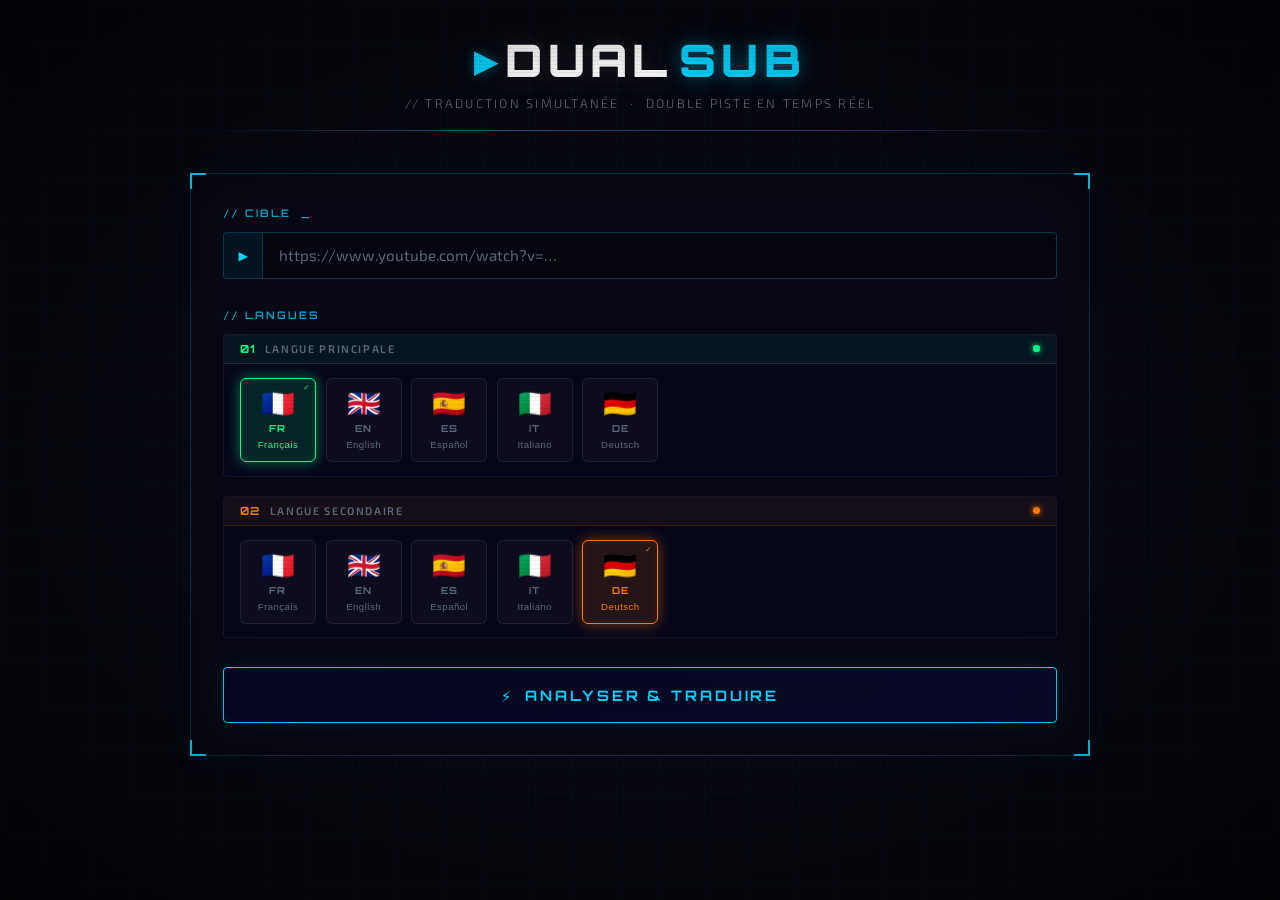
==== target/classes/static/index.html @ 3c92ea86 "Project init: works well" ====
<!DOCTYPE html>
<html lang="fr">
<head>
    <meta charset="UTF-8">
    <meta name="viewport" content="width=device-width, initial-scale=1.0">
    <title>DualSub — Double Traduction YouTube</title>
    <link rel="preconnect" href="https://fonts.googleapis.com">
    <link rel="preconnect" href="https://fonts.gstatic.com" crossorigin>
    <link href="https://fonts.googleapis.com/css2?family=Orbitron:wght@400;600;700;900&family=Exo+2:wght@300;400;600;700&display=swap" rel="stylesheet">
    <link rel="stylesheet" href="style.css">
</head>
<body>

<!-- Overlays visuels -->
<div class="scanlines" aria-hidden="true"></div>
<div class="vignette"  aria-hidden="true"></div>

<div class="app">

    <!-- ═══ HEADER ═══ -->
    <header class="hdr">
        <div class="logo">
            <span class="logo-play">▶</span>
            <span class="logo-dual">DUAL</span><span class="logo-sub">SUB</span>
        </div>
        <p class="tagline">// TRADUCTION SIMULTANÉE &nbsp;·&nbsp; DOUBLE PISTE EN TEMPS RÉEL</p>
        <div class="header-line"></div>
    </header>

    <!-- ═══ PANNEAU CONFIG ═══ -->
    <section class="panel" id="configPanel">

        <!-- Coins décoratifs -->
        <span class="corner tl"></span>
        <span class="corner tr"></span>
        <span class="corner bl"></span>
        <span class="corner br"></span>

        <!-- URL -->
        <div class="block">
            <p class="block-label">&#x2215;&#x2215; CIBLE &nbsp;<span class="blink">_</span></p>
            <div class="url-row">
                <span class="url-icon">▶</span>
                <input type="text" id="videoUrl" autocomplete="off" spellcheck="false"
                       placeholder="https://www.youtube.com/watch?v=…" />
            </div>
        </div>

        <!-- Sélecteurs de langue -->
        <div class="block">
            <p class="block-label">&#x2215;&#x2215; LANGUES</p>
            <div class="langs-grid">

                <!-- Langue 1 — verte -->
                <div class="lang-slot">
                    <div class="slot-header green-header">
                        <span class="slot-num">01</span>
                        <span class="slot-name">LANGUE PRINCIPALE</span>
                        <span class="slot-dot green-dot"></span>
                    </div>
                    <div class="flag-row" id="row1">
                        <button class="flag-btn selected-green" data-code="fr" onclick="pick(1,'fr',this)">
                            <span class="flag-icon">🇫🇷</span>
                            <span class="flag-code">FR</span>
                            <span class="flag-name">Français</span>
                        </button>
                        <button class="flag-btn" data-code="en" onclick="pick(1,'en',this)">
                            <span class="flag-icon">🇬🇧</span>
                            <span class="flag-code">EN</span>
                            <span class="flag-name">English</span>
                        </button>
                        <button class="flag-btn" data-code="es" onclick="pick(1,'es',this)">
                            <span class="flag-icon">🇪🇸</span>
                            <span class="flag-code">ES</span>
                            <span class="flag-name">Español</span>
                        </button>
                        <button class="flag-btn" data-code="it" onclick="pick(1,'it',this)">
                            <span class="flag-icon">🇮🇹</span>
                            <span class="flag-code">IT</span>
                            <span class="flag-name">Italiano</span>
                        </button>
                        <button class="flag-btn" data-code="de" onclick="pick(1,'de',this)">
                            <span class="flag-icon">🇩🇪</span>
                            <span class="flag-code">DE</span>
                            <span class="flag-name">Deutsch</span>
                        </button>
                    </div>
                </div>

                <!-- Langue 2 — orange -->
                <div class="lang-slot">
                    <div class="slot-header orange-header">
                        <span class="slot-num">02</span>
                        <span class="slot-name">LANGUE SECONDAIRE</span>
                        <span class="slot-dot orange-dot"></span>
                    </div>
                    <div class="flag-row" id="row2">
                        <button class="flag-btn" data-code="fr" onclick="pick(2,'fr',this)">
                            <span class="flag-icon">🇫🇷</span>
                            <span class="flag-code">FR</span>
                            <span class="flag-name">Français</span>
                        </button>
                        <button class="flag-btn" data-code="en" onclick="pick(2,'en',this)">
                            <span class="flag-icon">🇬🇧</span>
                            <span class="flag-code">EN</span>
                            <span class="flag-name">English</span>
                        </button>
                        <button class="flag-btn" data-code="es" onclick="pick(2,'es',this)">
                            <span class="flag-icon">🇪🇸</span>
                            <span class="flag-code">ES</span>
                            <span class="flag-name">Español</span>
                        </button>
                        <button class="flag-btn" data-code="it" onclick="pick(2,'it',this)">
                            <span class="flag-icon">🇮🇹</span>
                            <span class="flag-code">IT</span>
                            <span class="flag-name">Italiano</span>
                        </button>
                        <button class="flag-btn selected-orange" data-code="de" onclick="pick(2,'de',this)">
                            <span class="flag-icon">🇩🇪</span>
                            <span class="flag-code">DE</span>
                            <span class="flag-name">Deutsch</span>
                        </button>
                    </div>
                </div>

            </div><!-- /langs-grid -->
        </div>

        <!-- Bouton -->
        <div class="block action-block">
            <button class="btn-fire" id="btnProcess" onclick="processVideo()">
                <span class="fire-glyph">⚡</span>
                <span id="btnText">ANALYSER &amp; TRADUIRE</span>
                <span id="btnSpinner" class="spinner hidden"></span>
            </button>
            <div id="errorBox" class="error-box hidden"></div>
        </div>

    </section><!-- /configPanel -->


    <!-- ═══ LECTEUR + HUD ═══ -->
    <section class="player-section hidden" id="playerSection">

        <div class="player-wrap">
            <!-- Coins -->
            <span class="corner tl"></span>
            <span class="corner tr"></span>
            <div id="youtubePlayer"></div>
        </div>

        <!-- HUD sous-titres -->
        <div class="hud">
            <span class="corner bl"></span>
            <span class="corner br"></span>

            <!-- Barre de statut / debug -->
            <div class="hud-statusbar">
                <span id="hudStatus" class="hud-status-text"></span>
                <span id="hudTime"   class="hud-time-text"></span>
            </div>

            <div class="hud-track green-track">
                <span class="hud-badge green-badge" id="lang1Badge">FR</span>
                <span class="hud-text" id="subtitleText1">&nbsp;</span>
            </div>

            <div class="hud-sep"></div>

            <div class="hud-track orange-track">
                <span class="hud-badge orange-badge" id="lang2Badge">DE</span>
                <span class="hud-text" id="subtitleText2">&nbsp;</span>
            </div>
        </div>

        <button class="btn-back" onclick="resetApp()">◄ &nbsp;RETOUR</button>

    </section>

</div><!-- /app -->

<script src="https://www.youtube.com/iframe_api"></script>
<script src="app.js"></script>
</body>
</html>
---- target/classes/static/style.css ----
/* ═══════════════════════════════════════════════════════════
   DUALSUB — Thème jeu vidéo / sci-fi
   ═══════════════════════════════════════════════════════════ */

:root {
    --cyan:      #00d4ff;
    --cyan-dim:  rgba(0, 212, 255, 0.15);
    --cyan-glow: rgba(0, 212, 255, 0.4);
    --purple:    #a855f7;
    --green:     #00ff88;
    --green-dim: rgba(0, 255, 136, 0.12);
    --green-glow:rgba(0, 255, 136, 0.45);
    --orange:    #ff7b00;
    --orange-dim:rgba(255, 123, 0, 0.12);
    --orange-glow:rgba(255, 123, 0, 0.45);
    --red:       #ff3d3d;
    --bg:        #06060e;
    --panel:     #090915;
    --panel2:    #0d0d1f;
    --border:    rgba(0, 212, 255, 0.18);
    --txt:       #c8d8e8;
    --txt-dim:   #5a6a7a;
}

/* ── Reset ─────────────────────────────────────────────────── */
*, *::before, *::after { box-sizing: border-box; margin: 0; padding: 0; }
html { font-size: 16px; }

body {
    font-family: 'Exo 2', sans-serif;
    background: var(--bg);
    color: var(--txt);
    min-height: 100vh;
    display: flex;
    justify-content: center;
    padding: 2rem 1rem 4rem;
    overflow-x: hidden;

    /* Grille de fond subtile */
    background-image:
        linear-gradient(rgba(0,212,255,.025) 1px, transparent 1px),
        linear-gradient(90deg, rgba(0,212,255,.025) 1px, transparent 1px);
    background-size: 44px 44px;
}

/* ── Scanlines ─────────────────────────────────────────────── */
.scanlines {
    position: fixed;
    inset: 0;
    background: repeating-linear-gradient(
        0deg,
        transparent,
        transparent 3px,
        rgba(0,0,0,.06) 3px,
        rgba(0,0,0,.06) 4px
    );
    pointer-events: none;
    z-index: 900;
}

/* Vignette autour des bords */
.vignette {
    position: fixed;
    inset: 0;
    background: radial-gradient(ellipse at center,
        transparent 55%,
        rgba(0,0,0,.6) 100%
    );
    pointer-events: none;
    z-index: 901;
}

/* ── App wrapper ───────────────────────────────────────────── */
.app {
    width: 100%;
    max-width: 900px;
    display: flex;
    flex-direction: column;
    gap: 2rem;
    position: relative;
    z-index: 10;
}

/* ══════════════════════════════════════════════════════════════
   HEADER
   ══════════════════════════════════════════════════════════════ */
.hdr {
    text-align: center;
    padding-bottom: .6rem;
}

.logo {
    display: inline-flex;
    align-items: center;
    gap: .4rem;
    margin-bottom: .5rem;
}

.logo-play {
    color: var(--cyan);
    font-size: 2rem;
    animation: pulse-play 2.4s ease-in-out infinite;
    text-shadow: 0 0 14px var(--cyan-glow);
}
@keyframes pulse-play {
    0%,100% { opacity: 1; text-shadow: 0 0 14px var(--cyan-glow); }
    50%      { opacity: .5; text-shadow: none; }
}

.logo-dual {
    font-family: 'Orbitron', monospace;
    font-weight: 900;
    font-size: 2.8rem;
    color: #fff;
    letter-spacing: .12em;
    text-shadow: 0 0 30px rgba(255,255,255,.15);
}

.logo-sub {
    font-family: 'Orbitron', monospace;
    font-weight: 900;
    font-size: 2.8rem;
    color: var(--cyan);
    letter-spacing: .12em;
    text-shadow: 0 0 18px var(--cyan-glow), 0 0 40px var(--cyan-dim);
}

.tagline {
    font-family: 'Exo 2', sans-serif;
    font-size: .78rem;
    font-weight: 300;
    color: var(--txt-dim);
    letter-spacing: .18em;
    text-transform: uppercase;
}

.header-line {
    margin-top: 1.2rem;
    height: 1px;
    background: linear-gradient(90deg,
        transparent 0%,
        var(--cyan) 30%,
        var(--purple) 70%,
        transparent 100%
    );
    opacity: .4;
}

/* ══════════════════════════════════════════════════════════════
   PANEL (boîte principale + décoration coins)
   ══════════════════════════════════════════════════════════════ */
.panel {
    position: relative;
    background: var(--panel);
    border: 1px solid var(--border);
    border-radius: 4px;
    padding: 2rem 2rem 2rem;
    display: flex;
    flex-direction: column;
    gap: 1.8rem;
    box-shadow:
        0 0 40px rgba(0,212,255,.04),
        inset 0 0 60px rgba(0,0,0,.3);
}

/* Coins décoratifs façon HUD */
.corner {
    position: absolute;
    width: 16px;
    height: 16px;
    pointer-events: none;
}
.corner.tl { top: -1px;    left: -1px;    border-top: 2px solid var(--cyan); border-left:  2px solid var(--cyan); }
.corner.tr { top: -1px;    right: -1px;   border-top: 2px solid var(--cyan); border-right: 2px solid var(--cyan); }
.corner.bl { bottom: -1px; left: -1px;    border-bottom: 2px solid var(--cyan); border-left:  2px solid var(--cyan); }
.corner.br { bottom: -1px; right: -1px;   border-bottom: 2px solid var(--cyan); border-right: 2px solid var(--cyan); }

/* ── Blocks internes ───────────────────────────────────────── */
.block { display: flex; flex-direction: column; gap: .75rem; }
.action-block { gap: 1rem; }

.block-label {
    font-family: 'Orbitron', monospace;
    font-size: .65rem;
    font-weight: 600;
    letter-spacing: .2em;
    color: var(--cyan);
    text-transform: uppercase;
    opacity: .8;
}

/* Curseur clignotant */
.blink {
    animation: blink 1.1s step-end infinite;
}
@keyframes blink { 0%,100%{opacity:1} 50%{opacity:0} }

/* ── URL Input ─────────────────────────────────────────────── */
.url-row {
    display: flex;
    align-items: center;
    gap: 0;
    background: #050510;
    border: 1px solid rgba(0,212,255,.25);
    border-radius: 4px;
    overflow: hidden;
    transition: border-color .2s, box-shadow .2s;
}
.url-row:focus-within {
    border-color: var(--cyan);
    box-shadow: 0 0 16px var(--cyan-dim);
}

.url-icon {
    padding: 0 .9rem;
    color: var(--cyan);
    font-size: 1rem;
    background: rgba(0,212,255,.07);
    border-right: 1px solid rgba(0,212,255,.2);
    height: 100%;
    display: flex;
    align-items: center;
    align-self: stretch;
    font-family: monospace;
}

#videoUrl {
    flex: 1;
    background: transparent;
    border: none;
    outline: none;
    color: #e0f0ff;
    font-family: 'Exo 2', monospace;
    font-size: .95rem;
    padding: .85rem 1rem;
    caret-color: var(--cyan);
}
#videoUrl::placeholder { color: var(--txt-dim); }

/* ══════════════════════════════════════════════════════════════
   SÉLECTEURS DE LANGUE
   ══════════════════════════════════════════════════════════════ */
.langs-grid {
    display: flex;
    flex-direction: column;
    gap: 1.2rem;
}

.lang-slot {
    background: #07071a;
    border: 1px solid rgba(255,255,255,.06);
    border-radius: 4px;
    overflow: hidden;
}

/* En-tête du slot */
.slot-header {
    display: flex;
    align-items: center;
    gap: .6rem;
    padding: .45rem 1rem;
}
.green-header  { background: rgba(0,255,136,.06);  border-bottom: 1px solid rgba(0,255,136,.15); }
.orange-header { background: rgba(255,123,0,.06);  border-bottom: 1px solid rgba(255,123,0,.15); }

.slot-num {
    font-family: 'Orbitron', monospace;
    font-size: .7rem;
    font-weight: 700;
    letter-spacing: .1em;
}
.green-header  .slot-num { color: var(--green); }
.orange-header .slot-num { color: var(--orange); }

.slot-name {
    font-family: 'Exo 2', sans-serif;
    font-size: .68rem;
    font-weight: 600;
    letter-spacing: .15em;
    color: var(--txt-dim);
    text-transform: uppercase;
    flex: 1;
}

.slot-dot {
    width: 7px; height: 7px;
    border-radius: 50%;
    animation: dot-pulse 2s ease-in-out infinite;
}
.green-dot  { background: var(--green);  box-shadow: 0 0 6px var(--green); }
.orange-dot { background: var(--orange); box-shadow: 0 0 6px var(--orange); }
@keyframes dot-pulse {
    0%,100% { opacity: 1; }
    50%      { opacity: .3; }
}

/* Rangée de drapeaux */
.flag-row {
    display: flex;
    gap: .6rem;
    padding: .85rem 1rem;
    flex-wrap: wrap;
}

/* ── Boutons de langue (drapeaux) ──────────────────────────── */
.flag-btn {
    display: flex;
    flex-direction: column;
    align-items: center;
    gap: .3rem;
    padding: .7rem .9rem;
    background: var(--panel2);
    border: 1px solid rgba(255,255,255,.08);
    border-radius: 6px;
    cursor: pointer;
    color: var(--txt-dim);
    transition: all .18s ease;
    position: relative;
    min-width: 76px;
    user-select: none;
}
.flag-btn:hover {
    border-color: rgba(255,255,255,.22);
    color: #fff;
    transform: translateY(-2px);
    background: #111128;
}
.flag-btn:active { transform: translateY(0) scale(.97); }

.flag-icon { font-size: 1.7rem; line-height: 1; }

.flag-code {
    font-family: 'Orbitron', monospace;
    font-size: .6rem;
    font-weight: 700;
    letter-spacing: .12em;
}

.flag-name {
    font-size: .6rem;
    font-weight: 300;
    letter-spacing: .05em;
    white-space: nowrap;
}

/* État sélectionné — vert (langue 1) */
.flag-btn.selected-green {
    border-color: var(--green);
    background: var(--green-dim);
    color: var(--green);
    box-shadow:
        0 0 14px var(--green-glow),
        inset 0 0 10px rgba(0,255,136,.08);
}
.flag-btn.selected-green .flag-code { color: var(--green); }
.flag-btn.selected-green::after {
    content: '✓';
    position: absolute;
    top: 4px; right: 5px;
    font-size: .5rem;
    color: var(--green);
    opacity: .9;
}

/* État sélectionné — orange (langue 2) */
.flag-btn.selected-orange {
    border-color: var(--orange);
    background: var(--orange-dim);
    color: var(--orange);
    box-shadow:
        0 0 14px var(--orange-glow),
        inset 0 0 10px rgba(255,123,0,.08);
}
.flag-btn.selected-orange .flag-code { color: var(--orange); }
.flag-btn.selected-orange::after {
    content: '✓';
    position: absolute;
    top: 4px; right: 5px;
    font-size: .5rem;
    color: var(--orange);
    opacity: .9;
}

/* ══════════════════════════════════════════════════════════════
   BOUTON ANALYSER
   ══════════════════════════════════════════════════════════════ */
.btn-fire {
    display: flex;
    align-items: center;
    justify-content: center;
    gap: .7rem;
    width: 100%;
    padding: 1rem;
    background: linear-gradient(135deg, #060620 0%, #0a0a28 100%);
    border: 1px solid var(--cyan);
    border-radius: 4px;
    color: var(--cyan);
    font-family: 'Orbitron', monospace;
    font-size: .9rem;
    font-weight: 700;
    letter-spacing: .2em;
    cursor: pointer;
    position: relative;
    overflow: hidden;
    transition: all .2s ease;
    box-shadow: 0 0 20px rgba(0,212,255,.1), inset 0 0 20px rgba(0,212,255,.03);
}
.btn-fire::before {
    content: '';
    position: absolute;
    inset: 0;
    background: linear-gradient(135deg, rgba(0,212,255,.08) 0%, transparent 60%);
    opacity: 0;
    transition: opacity .2s;
}
.btn-fire:hover:not(:disabled) {
    box-shadow: 0 0 30px var(--cyan-glow), inset 0 0 30px rgba(0,212,255,.06);
    text-shadow: 0 0 10px var(--cyan);
    border-color: var(--cyan);
}
.btn-fire:hover::before { opacity: 1; }
.btn-fire:active:not(:disabled) { transform: scale(.99); }
.btn-fire:disabled { opacity: .45; cursor: not-allowed; }

.fire-glyph {
    font-size: 1.1rem;
    animation: zap 2.5s ease-in-out infinite;
}
@keyframes zap {
    0%,90%,100% { transform: scale(1); }
    95%          { transform: scale(1.35) rotate(-8deg); }
}

/* Spinner */
.spinner {
    width: 16px; height: 16px;
    border: 2px solid rgba(0,212,255,.25);
    border-top-color: var(--cyan);
    border-radius: 50%;
    animation: spin .7s linear infinite;
    flex-shrink: 0;
}
@keyframes spin { to { transform: rotate(360deg); } }

/* Erreur */
.error-box {
    background: rgba(255,40,40,.08);
    border: 1px solid rgba(255,40,40,.35);
    border-radius: 4px;
    color: #ff9090;
    font-size: .85rem;
    padding: .75rem 1rem;
    font-family: 'Exo 2', monospace;
}

/* ══════════════════════════════════════════════════════════════
   SECTION LECTEUR
   ══════════════════════════════════════════════════════════════ */
.player-section {
    display: flex;
    flex-direction: column;
    align-items: center;
    gap: 0;
}

/* Wrapper de la vidéo */
.player-wrap {
    position: relative;
    width: 100%;
    border: 1px solid rgba(0,212,255,.3);
    border-bottom: none;
    border-radius: 4px 4px 0 0;
    overflow: hidden;
    background: #000;
    box-shadow:
        0 0 40px rgba(0,212,255,.12),
        0 0 80px rgba(168,85,247,.06);
    line-height: 0;
}

/* Force l'iframe YouTube à être responsive */
.player-wrap iframe {
    width: 100% !important;
    height: auto !important;
    aspect-ratio: 16 / 9;
    display: block;
}

/* ── HUD sous-titres ───────────────────────────────────────── */
.hud {
    position: relative;
    width: 100%;
    background: #07071a;
    border: 1px solid rgba(0,212,255,.22);
    border-top: 2px solid rgba(0,212,255,.35);
    border-radius: 0 0 4px 4px;
    padding: .75rem 1.2rem;
    display: flex;
    flex-direction: column;
    gap: 0;
    min-height: 110px;
    box-shadow: 0 8px 40px rgba(0,0,0,.5);
}

/* Barre de statut debug */
.hud-statusbar {
    display: flex;
    align-items: center;
    justify-content: space-between;
    padding: .2rem 0 .5rem;
    border-bottom: 1px solid rgba(0,212,255,.08);
    margin-bottom: .3rem;
}
.hud-status-text {
    font-family: 'Exo 2', monospace;
    font-size: .65rem;
    color: rgba(0, 212, 255, 0.45);
    letter-spacing: .06em;
}
.hud-time-text {
    font-family: 'Orbitron', monospace;
    font-size: .6rem;
    color: rgba(0, 212, 255, 0.35);
    letter-spacing: .1em;
}

.hud-track {
    display: flex;
    align-items: center;
    gap: 1rem;
    padding: .55rem 0;
    min-height: 2.4rem;
}

.hud-badge {
    font-family: 'Orbitron', monospace;
    font-size: .6rem;
    font-weight: 700;
    letter-spacing: .12em;
    padding: .25rem .55rem;
    border-radius: 3px;
    flex-shrink: 0;
    white-space: nowrap;
}
.green-badge {
    color: var(--green);
    background: rgba(0,255,136,.1);
    border: 1px solid rgba(0,255,136,.3);
    box-shadow: 0 0 8px rgba(0,255,136,.2);
}
.orange-badge {
    color: var(--orange);
    background: rgba(255,123,0,.1);
    border: 1px solid rgba(255,123,0,.3);
    box-shadow: 0 0 8px rgba(255,123,0,.2);
}

.hud-text {
    font-size: 1.1rem;
    font-weight: 600;
    line-height: 1.4;
    transition: opacity .1s;
}
.green-track .hud-text {
    color: var(--green);
    text-shadow: 0 0 16px rgba(0,255,136,.5);
}
.orange-track .hud-text {
    color: var(--orange);
    text-shadow: 0 0 16px rgba(255,123,0,.5);
}

.hud-sep {
    height: 1px;
    background: linear-gradient(90deg,
        transparent,
        rgba(255,255,255,.06) 20%,
        rgba(255,255,255,.06) 80%,
        transparent
    );
    margin: 0 -.1rem;
}

/* ── Bouton retour ─────────────────────────────────────────── */
.btn-back {
    align-self: flex-start;
    margin-top: .9rem;
    background: transparent;
    border: 1px solid rgba(0,212,255,.2);
    border-radius: 4px;
    color: var(--txt-dim);
    cursor: pointer;
    font-family: 'Orbitron', monospace;
    font-size: .65rem;
    font-weight: 600;
    letter-spacing: .15em;
    padding: .5rem 1.1rem;
    transition: all .2s;
}
.btn-back:hover {
    color: var(--cyan);
    border-color: var(--cyan);
    box-shadow: 0 0 12px rgba(0,212,255,.2);
}

/* ══════════════════════════════════════════════════════════════
   UTILITAIRES
   ══════════════════════════════════════════════════════════════ */
.hidden { display: none !important; }

/* ── Responsive ────────────────────────────────────────────── */
@media (max-width: 600px) {
    .logo-dual, .logo-sub { font-size: 2rem; }
    .flag-row { gap: .4rem; }
    .flag-btn { min-width: 62px; padding: .6rem .7rem; }
    .flag-icon { font-size: 1.4rem; }
    .panel { padding: 1.2rem; gap: 1.4rem; }
    .hud-text { font-size: .95rem; }
}
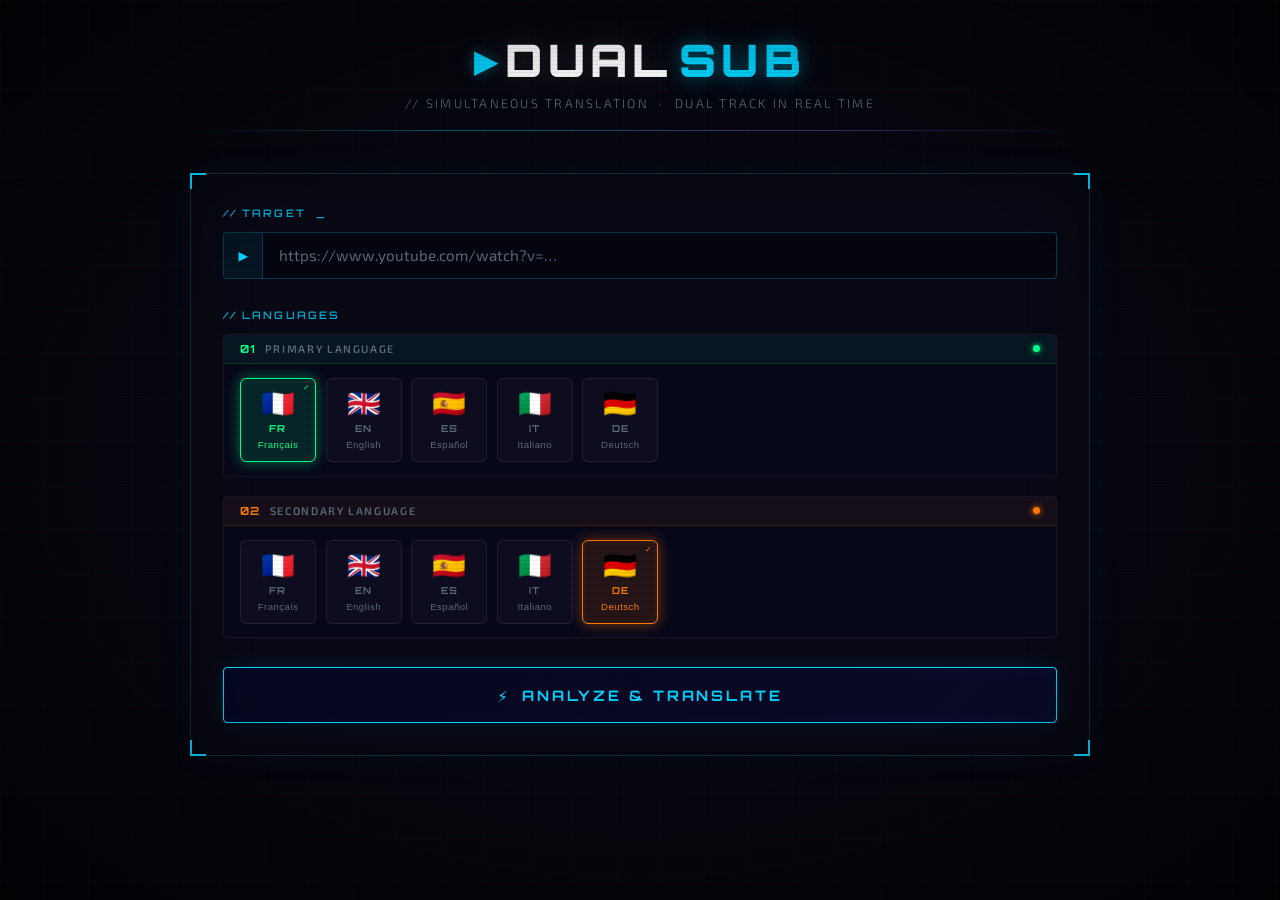
==== commit e339f144: "Interface internalization" ====
--- a/target/classes/static/index.html
+++ b/target/classes/static/index.html
@@ -23,7 +23,7 @@
             <span class="logo-play">▶</span>
             <span class="logo-dual">DUAL</span><span class="logo-sub">SUB</span>
         </div>
-        <p class="tagline">// TRADUCTION SIMULTANÉE &nbsp;·&nbsp; DOUBLE PISTE EN TEMPS RÉEL</p>
+        <p class="tagline" id="tagline">// TRADUCTION SIMULTANÉE &nbsp;·&nbsp; DOUBLE PISTE EN TEMPS RÉEL</p>
         <div class="header-line"></div>
     </header>
 
@@ -38,7 +38,7 @@
 
         <!-- URL -->
         <div class="block">
-            <p class="block-label">&#x2215;&#x2215; CIBLE &nbsp;<span class="blink">_</span></p>
+            <p class="block-label" id="labelTarget">&#x2215;&#x2215; CIBLE &nbsp;<span class="blink">_</span></p>
             <div class="url-row">
                 <span class="url-icon">▶</span>
                 <input type="text" id="videoUrl" autocomplete="off" spellcheck="false"
@@ -48,14 +48,14 @@
 
         <!-- Sélecteurs de langue -->
         <div class="block">
-            <p class="block-label">&#x2215;&#x2215; LANGUES</p>
+            <p class="block-label" id="labelLangs">&#x2215;&#x2215; LANGUES</p>
             <div class="langs-grid">
 
                 <!-- Langue 1 — verte -->
                 <div class="lang-slot">
                     <div class="slot-header green-header">
                         <span class="slot-num">01</span>
-                        <span class="slot-name">LANGUE PRINCIPALE</span>
+                        <span class="slot-name" id="slotPrimary">LANGUE PRINCIPALE</span>
                         <span class="slot-dot green-dot"></span>
                     </div>
                     <div class="flag-row" id="row1">
@@ -91,7 +91,7 @@
                 <div class="lang-slot">
                     <div class="slot-header orange-header">
                         <span class="slot-num">02</span>
-                        <span class="slot-name">LANGUE SECONDAIRE</span>
+                        <span class="slot-name" id="slotSecondary">LANGUE SECONDAIRE</span>
                         <span class="slot-dot orange-dot"></span>
                     </div>
                     <div class="flag-row" id="row2">
@@ -136,6 +136,9 @@
             <div id="errorBox" class="error-box hidden"></div>
         </div>
 
+        <!-- Barre de progression SSE (visible pendant le chargement) -->
+        <div id="progressPanel" class="progress-panel hidden"></div>
+
     </section><!-- /configPanel -->
 
 
@@ -173,7 +176,7 @@
             </div>
         </div>
 
-        <button class="btn-back" onclick="resetApp()">◄ &nbsp;RETOUR</button>
+        <button class="btn-back" id="btnBack" onclick="resetApp()">◄ &nbsp;RETOUR</button>
 
     </section>
 
--- a/target/classes/static/style.css
+++ b/target/classes/static/style.css
@@ -498,7 +498,7 @@
     display: flex;
     flex-direction: column;
     gap: 0;
-    min-height: 110px;
+    min-height: 155px;
     box-shadow: 0 8px 40px rgba(0,0,0,.5);
 }
 
@@ -526,10 +526,10 @@
 
 .hud-track {
     display: flex;
-    align-items: center;
+    align-items: flex-start;
     gap: 1rem;
     padding: .55rem 0;
-    min-height: 2.4rem;
+    min-height: 3rem;
 }
 
 .hud-badge {
@@ -541,6 +541,7 @@
     border-radius: 3px;
     flex-shrink: 0;
     white-space: nowrap;
+    margin-top: .15rem; /* align badge top with first text line */
 }
 .green-badge {
     color: var(--green);
@@ -604,6 +605,76 @@
 }
 
 /* ══════════════════════════════════════════════════════════════
+   PROGRESS PANEL (SSE pipeline stepper)
+   ══════════════════════════════════════════════════════════════ */
+.progress-panel {
+    display: flex;
+    flex-direction: column;
+    gap: .5rem;
+    margin-top: .25rem;
+    padding: 1rem 1.2rem;
+    border: 1px solid rgba(0,255,136,.1);
+    border-radius: 6px;
+    background: rgba(0,255,136,.03);
+}
+
+.progress-step {
+    display: flex;
+    align-items: center;
+    gap: .9rem;
+    transition: opacity .25s;
+    opacity: .35;
+}
+.progress-step.done  { opacity: .6; }
+.progress-step.active { opacity: 1; }
+
+.step-icon {
+    width: 26px;
+    height: 26px;
+    flex-shrink: 0;
+    border-radius: 50%;
+    border: 1px solid #1a4a2e;
+    display: flex;
+    align-items: center;
+    justify-content: center;
+    font-family: 'Orbitron', monospace;
+    font-size: .62rem;
+    font-weight: 700;
+    color: #1a4a2e;
+    transition: border-color .3s, color .3s, background .3s, box-shadow .3s;
+}
+.progress-step.done  .step-icon {
+    border-color: #006633;
+    background:   #006633;
+    color: #000;
+}
+.progress-step.done  .step-icon::after { content: '✓'; font-size: .7rem; }
+/* Hide the number once done — replaced by ✓ */
+.progress-step.done  .step-icon { font-size: 0; }
+.progress-step.done  .step-icon::after { font-size: .72rem; }
+
+.progress-step.active .step-icon {
+    border-color: var(--green);
+    color: var(--green);
+    animation: pulse-step 1.2s ease-in-out infinite;
+}
+
+@keyframes pulse-step {
+    0%,100% { box-shadow: 0 0 5px rgba(0,255,136,.3); }
+    50%      { box-shadow: 0 0 14px rgba(0,255,136,.8); }
+}
+
+.step-label {
+    font-family: 'Exo 2', sans-serif;
+    font-size: .8rem;
+    letter-spacing: .06em;
+    color: var(--txt-dim);
+    transition: color .25s;
+}
+.progress-step.active .step-label { color: var(--green); }
+.progress-step.done   .step-label { color: #3a8a5a; }
+
+/* ══════════════════════════════════════════════════════════════
    UTILITAIRES
    ══════════════════════════════════════════════════════════════ */
 .hidden { display: none !important; }
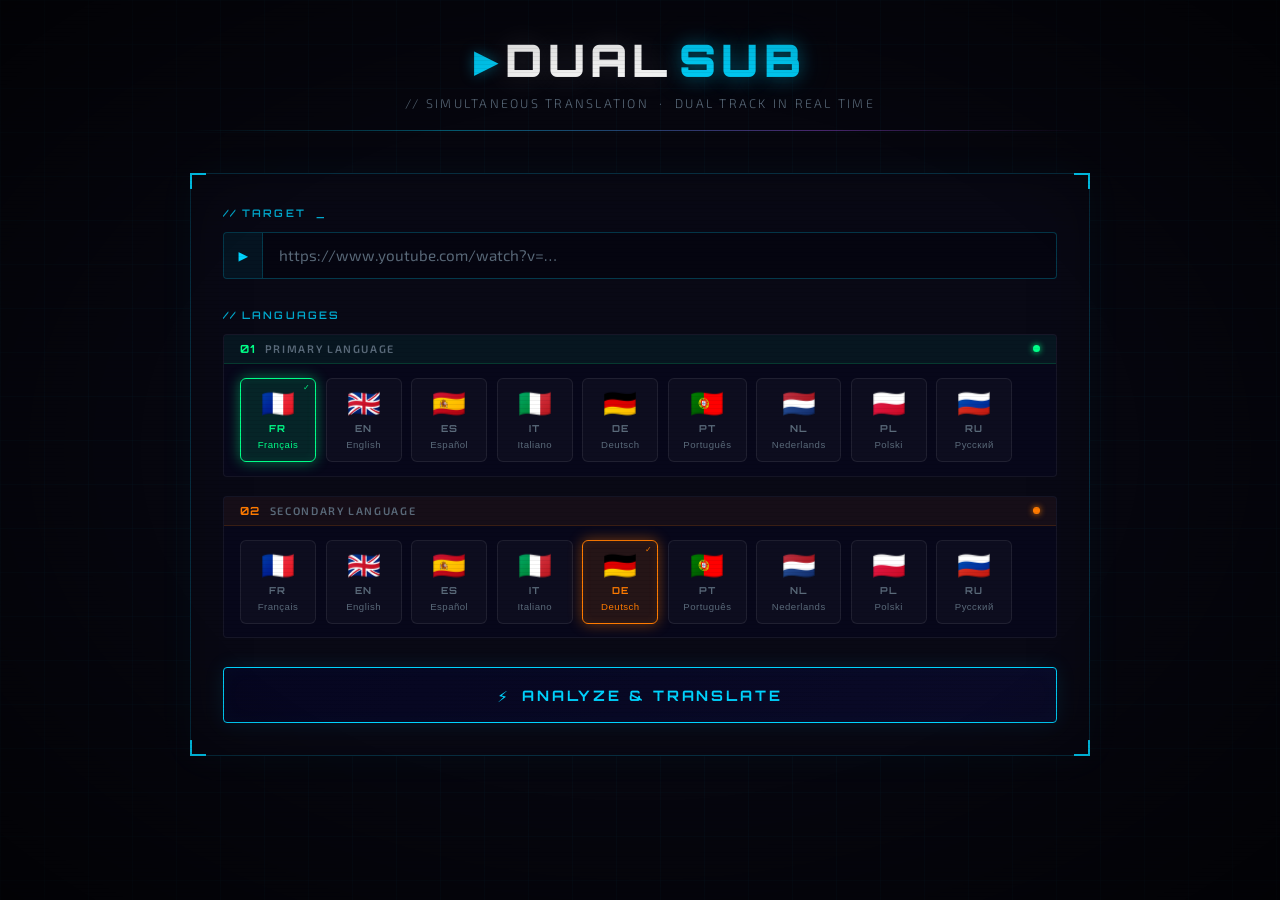
==== commit 587ca340: "Polish should be OK, other new languages less so" ====
--- a/target/classes/static/index.html
+++ b/target/classes/static/index.html
@@ -84,6 +84,26 @@
                             <span class="flag-code">DE</span>
                             <span class="flag-name">Deutsch</span>
                         </button>
+                        <button class="flag-btn" data-code="pt" onclick="pick(1,'pt',this)">
+                            <span class="flag-icon">🇵🇹</span>
+                            <span class="flag-code">PT</span>
+                            <span class="flag-name">Português</span>
+                        </button>
+                        <button class="flag-btn" data-code="nl" onclick="pick(1,'nl',this)">
+                            <span class="flag-icon">🇳🇱</span>
+                            <span class="flag-code">NL</span>
+                            <span class="flag-name">Nederlands</span>
+                        </button>
+                        <button class="flag-btn" data-code="pl" onclick="pick(1,'pl',this)">
+                            <span class="flag-icon">🇵🇱</span>
+                            <span class="flag-code">PL</span>
+                            <span class="flag-name">Polski</span>
+                        </button>
+                        <button class="flag-btn" data-code="ru" onclick="pick(1,'ru',this)">
+                            <span class="flag-icon">🇷🇺</span>
+                            <span class="flag-code">RU</span>
+                            <span class="flag-name">Русский</span>
+                        </button>
                     </div>
                 </div>
 
@@ -119,6 +139,26 @@
                             <span class="flag-icon">🇩🇪</span>
                             <span class="flag-code">DE</span>
                             <span class="flag-name">Deutsch</span>
+                        </button>
+                        <button class="flag-btn" data-code="pt" onclick="pick(2,'pt',this)">
+                            <span class="flag-icon">🇵🇹</span>
+                            <span class="flag-code">PT</span>
+                            <span class="flag-name">Português</span>
+                        </button>
+                        <button class="flag-btn" data-code="nl" onclick="pick(2,'nl',this)">
+                            <span class="flag-icon">🇳🇱</span>
+                            <span class="flag-code">NL</span>
+                            <span class="flag-name">Nederlands</span>
+                        </button>
+                        <button class="flag-btn" data-code="pl" onclick="pick(2,'pl',this)">
+                            <span class="flag-icon">🇵🇱</span>
+                            <span class="flag-code">PL</span>
+                            <span class="flag-name">Polski</span>
+                        </button>
+                        <button class="flag-btn" data-code="ru" onclick="pick(2,'ru',this)">
+                            <span class="flag-icon">🇷🇺</span>
+                            <span class="flag-code">RU</span>
+                            <span class="flag-name">Русский</span>
                         </button>
                     </div>
                 </div>
--- a/target/classes/static/style.css
+++ b/target/classes/static/style.css
@@ -297,6 +297,7 @@
 /* Rangée de drapeaux */
 .flag-row {
     display: flex;
+    flex-wrap: wrap;
     gap: .6rem;
     padding: .85rem 1rem;
     flex-wrap: wrap;
